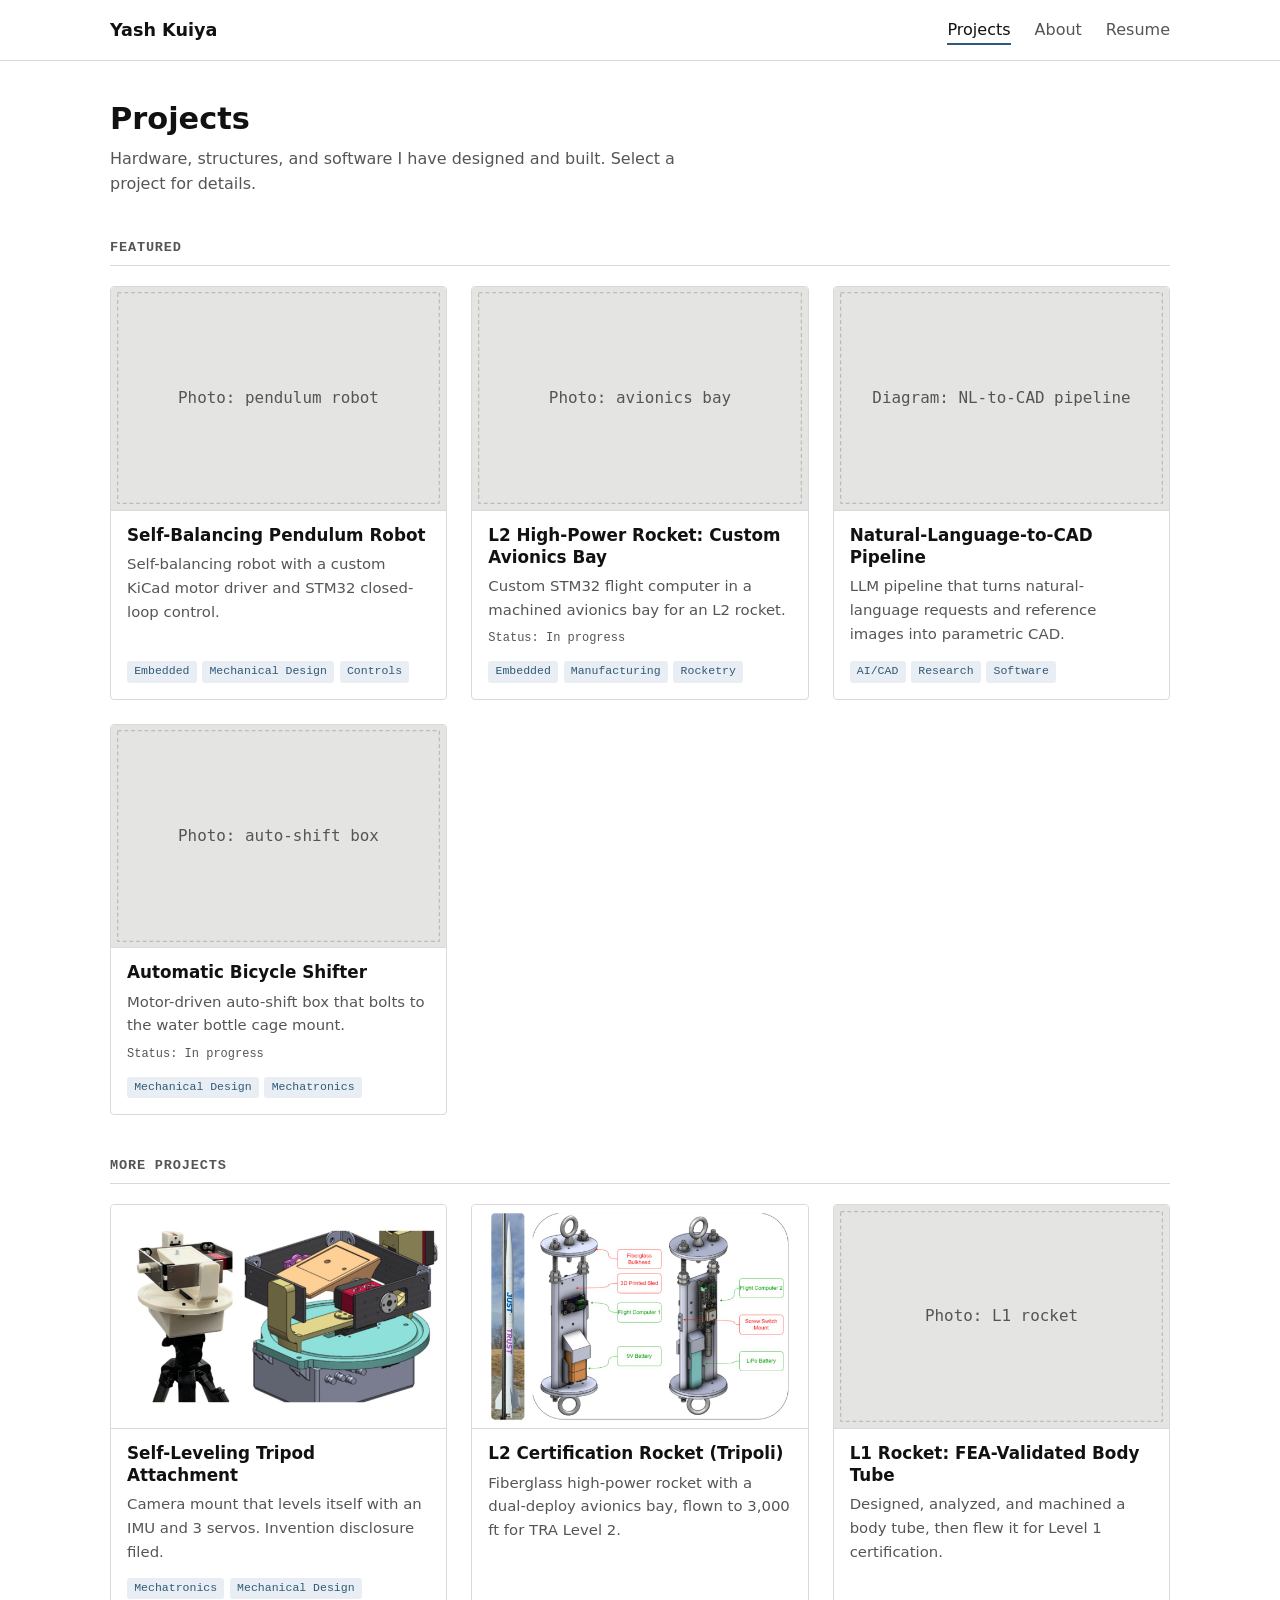
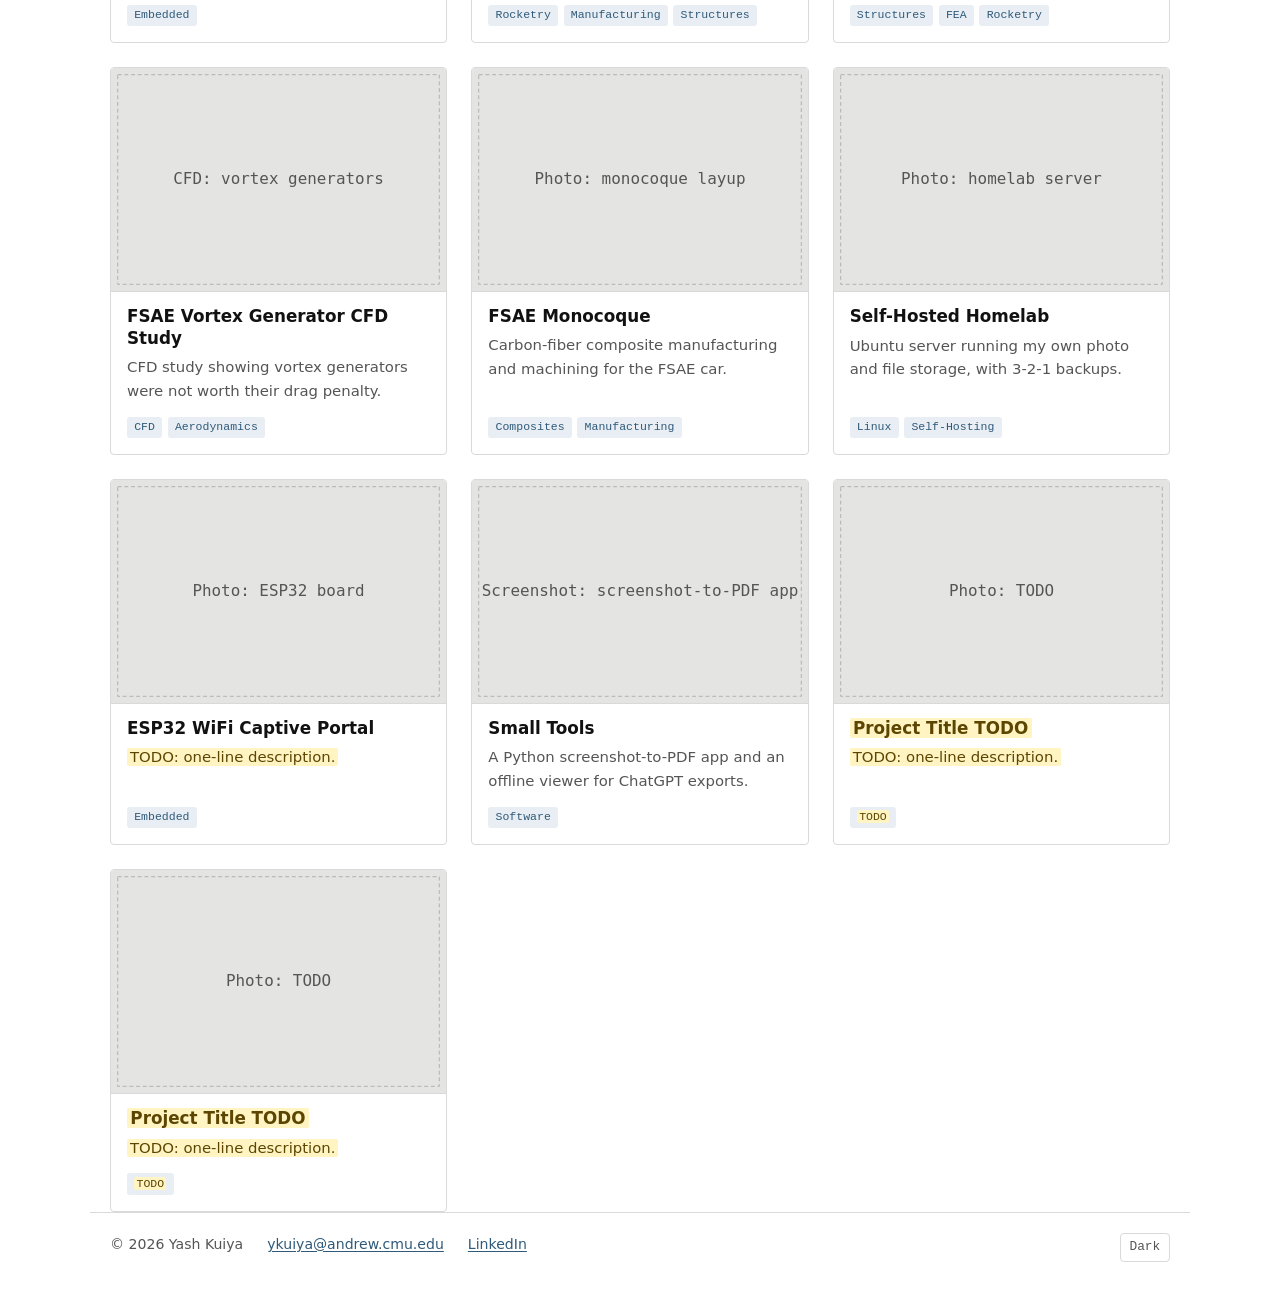
==== index.html @ 0ee5f13e "Portfolio site: projects, about, resume Plain HTML/CSS/JS site rendered from data/content.json, for " ====
<!DOCTYPE html>
<html lang="en">
<head>
  <meta charset="utf-8">
  <meta name="viewport" content="width=device-width, initial-scale=1">
  <title>Projects | Yash Kuiya</title>
  <meta name="description" content="Mechanical engineering projects by Yash Kuiya: embedded hardware, structures, manufacturing, and AI-driven CAD.">
  <script>try{var t=localStorage.getItem("theme");if(t)document.documentElement.dataset.theme=t;}catch(e){}</script>
  <link rel="stylesheet" href="style.css">
</head>
<body data-page="projects">
  <a class="skip-link" href="#main">Skip to content</a>
  <header class="site-header">
    <nav class="nav" aria-label="Main">
      <a class="nav-name" href="index.html">Yash Kuiya</a>
      <ul class="nav-tabs">
        <li><a href="index.html" aria-current="page">Projects</a></li>
        <li><a href="about.html">About</a></li>
        <li><a href="resume.html">Resume</a></li>
      </ul>
    </nav>
  </header>

  <main id="main" class="container">
    <h1 class="page-title">Projects</h1>
    <p class="page-lede">Hardware, structures, and software I have designed and built. Select a project for details.</p>

    <section aria-labelledby="featured-h">
      <h2 id="featured-h" class="section-label">Featured</h2>
      <ul class="card-grid" id="featured-grid"></ul>
    </section>

    <section aria-labelledby="more-h">
      <h2 id="more-h" class="section-label">More projects</h2>
      <ul class="card-grid" id="more-grid"></ul>
    </section>

    <div id="load-error" class="notice" hidden></div>
  </main>

  <dialog id="project-modal" class="modal" aria-labelledby="modal-title">
    <div class="modal-inner">
      <button class="modal-close" type="button" aria-label="Close project">&times;</button>
      <div id="modal-body"></div>
    </div>
  </dialog>

  <dialog id="lightbox" class="lightbox" aria-label="Enlarged image">
    <button class="modal-close" type="button" aria-label="Close image">&times;</button>
    <figure>
      <img id="lightbox-img" alt="">
      <figcaption id="lightbox-cap"></figcaption>
    </figure>
  </dialog>

  <footer class="site-footer container" id="footer"></footer>
  <script src="main.js"></script>
</body>
</html>
---- style.css ----
/* ==========================================================
   Portfolio stylesheet
   Plain, notebook-like: white page, black text, one accent.
   ========================================================== */

:root {
  --bg: #ffffff;
  --text: #111111;
  --muted: #555555;
  --rule: #d9d9d9;
  --surface: #f6f6f4;
  --accent: #2f5a7a;        /* muted steel blue, 7:1 on white */
  --accent-soft: #e8eef3;
  --todo-bg: #fff4c2;
  --todo-text: #5c4500;
  --focus: #2f5a7a;
  --backdrop: rgba(0, 0, 0, 0.55);

  --font: system-ui, -apple-system, "Segoe UI", Roboto, Helvetica, Arial, sans-serif;
  --mono: ui-monospace, SFMono-Regular, Consolas, "Liberation Mono", Menlo, monospace;
  --max: 1100px;
  --radius: 4px;
}

html[data-theme="dark"] {
  --bg: #141516;
  --text: #ececec;
  --muted: #a6a6a6;
  --rule: #34363a;
  --surface: #1d1f21;
  --accent: #8fb3d1;
  --accent-soft: #23303b;
  --todo-bg: #4a3d00;
  --todo-text: #ffe680;
  --focus: #8fb3d1;
  --backdrop: rgba(0, 0, 0, 0.75);
}

*, *::before, *::after { box-sizing: border-box; }

html { -webkit-text-size-adjust: 100%; }

body {
  margin: 0;
  background: var(--bg);
  color: var(--text);
  font-family: var(--font);
  font-size: 1rem;
  line-height: 1.6;
}

body.modal-open { overflow: hidden; }

img { max-width: 100%; height: auto; display: block; }

a { color: var(--accent); text-underline-offset: 0.15em; }
a:hover { text-decoration-thickness: 2px; }

:focus-visible {
  outline: 2px solid var(--focus);
  outline-offset: 2px;
}

.container {
  max-width: var(--max);
  margin: 0 auto;
  padding: 0 1.25rem;
}

.skip-link {
  position: absolute;
  left: -9999px;
  top: 0;
  background: var(--bg);
  padding: 0.5rem 1rem;
  z-index: 100;
}
.skip-link:focus { left: 0.5rem; top: 0.5rem; }

/* ---------- Header / nav ---------- */

.site-header {
  border-bottom: 1px solid var(--rule);
}

.nav {
  max-width: var(--max);
  margin: 0 auto;
  padding: 1rem 1.25rem;
  display: flex;
  align-items: center;
  gap: 1rem;
  flex-wrap: wrap;
}

.nav-name {
  font-weight: 700;
  font-size: 1.1rem;
  color: var(--text);
  text-decoration: none;
  margin-right: auto;
}

.nav-tabs {
  list-style: none;
  display: flex;
  gap: 1.5rem;
  margin: 0;
  padding: 0;
}

.nav-tabs a {
  color: var(--muted);
  text-decoration: none;
  padding: 0.25rem 0;
  border-bottom: 2px solid transparent;
}
.nav-tabs a:hover { color: var(--text); }
.nav-tabs a[aria-current="page"] {
  color: var(--text);
  border-bottom-color: var(--accent);
}

.theme-toggle {
  font: inherit;
  font-family: var(--mono);
  font-size: 0.8rem;
  background: none;
  color: var(--muted);
  border: 1px solid var(--rule);
  border-radius: var(--radius);
  padding: 0.2rem 0.55rem;
  cursor: pointer;
}
.theme-toggle:hover { color: var(--text); border-color: var(--muted); }

/* ---------- Page text ---------- */

main { padding-bottom: 3rem; }

.page-title {
  font-size: 1.9rem;
  line-height: 1.2;
  margin: 2.5rem 0 0.5rem;
}

.page-lede {
  color: var(--muted);
  margin: 0 0 2rem;
  max-width: 60ch;
}

.section-label {
  font-family: var(--mono);
  font-size: 0.85rem;
  font-weight: 600;
  text-transform: uppercase;
  letter-spacing: 0.06em;
  color: var(--muted);
  border-bottom: 1px solid var(--rule);
  padding-bottom: 0.4rem;
  margin: 2.5rem 0 1.25rem;
}

.hint { color: var(--muted); font-size: 0.9rem; margin: 0.5rem 0 1rem; }

.todo {
  background: var(--todo-bg);
  color: var(--todo-text);
  padding: 0 0.2em;
  border-radius: 2px;
}

.notice {
  border: 1px solid var(--rule);
  background: var(--surface);
  padding: 1rem 1.25rem;
  border-radius: var(--radius);
}
.notice code { font-family: var(--mono); }

/* ---------- Project cards ---------- */

.card-grid {
  list-style: none;
  margin: 0;
  padding: 0;
  display: grid;
  grid-template-columns: repeat(3, 1fr);
  gap: 1.5rem;
}

.card {
  display: flex;
  flex-direction: column;
  height: 100%;
  color: inherit;
  text-decoration: none;
  border: 1px solid var(--rule);
  border-radius: var(--radius);
  background: var(--bg);
  overflow: hidden;
  transition: border-color 0.15s;
}
.card:hover { border-color: var(--accent); }
.card:hover .card-title { text-decoration: underline; text-underline-offset: 0.15em; }

.card img {
  width: 100%;
  aspect-ratio: 3 / 2;
  object-fit: cover;
  background: var(--surface);
  border-bottom: 1px solid var(--rule);
}

.card-body {
  padding: 0.9rem 1rem 1rem;
  display: flex;
  flex-direction: column;
  gap: 0.4rem;
  flex: 1;
}

.card-title { font-size: 1.05rem; line-height: 1.3; margin: 0; }
.card-summary { margin: 0; color: var(--muted); font-size: 0.93rem; }
.card-status {
  font-family: var(--mono);
  font-size: 0.75rem;
  color: var(--muted);
}

.tags {
  list-style: none;
  margin: auto 0 0;
  padding: 0.4rem 0 0;
  display: flex;
  flex-wrap: wrap;
  gap: 0.35rem;
}
.tags li {
  font-family: var(--mono);
  font-size: 0.72rem;
  color: var(--accent);
  background: var(--accent-soft);
  border-radius: 3px;
  padding: 0.1rem 0.45rem;
}

/* ---------- Modal ---------- */

dialog { color: var(--text); }

.modal {
  width: min(820px, calc(100% - 2rem));
  max-height: calc(100% - 2rem);
  padding: 0;
  border: 1px solid var(--rule);
  border-radius: var(--radius);
  background: var(--bg);
}
.modal::backdrop, .lightbox::backdrop { background: var(--backdrop); }

.modal-inner { padding: 1.75rem 2rem 2rem; position: relative; }

.modal-close {
  position: absolute;
  top: 0.6rem;
  right: 0.6rem;
  width: 2.5rem;
  height: 2.5rem;
  font-size: 1.6rem;
  line-height: 1;
  background: none;
  color: var(--text);
  border: 1px solid transparent;
  border-radius: var(--radius);
  cursor: pointer;
}
.modal-close:hover { border-color: var(--rule); }

.modal h2 { font-size: 1.5rem; line-height: 1.25; margin: 0 2.5rem 0.75rem 0; }
.modal h3 {
  font-family: var(--mono);
  font-size: 0.8rem;
  text-transform: uppercase;
  letter-spacing: 0.06em;
  color: var(--muted);
  margin: 1.6rem 0 0.5rem;
}
.modal p, .modal ul { margin: 0; }
.modal ul { padding-left: 1.2rem; }
.modal li + li { margin-top: 0.25rem; }

.meta {
  display: grid;
  grid-template-columns: max-content 1fr;
  gap: 0.2rem 1rem;
  margin: 0;
  font-size: 0.93rem;
}
.meta dt { font-family: var(--mono); font-size: 0.8rem; color: var(--muted); padding-top: 0.15rem; }
.meta dd { margin: 0; }

.gallery {
  display: grid;
  grid-template-columns: repeat(auto-fill, minmax(150px, 1fr));
  gap: 0.75rem;
}
.gallery button {
  padding: 0;
  border: 1px solid var(--rule);
  border-radius: var(--radius);
  background: var(--surface);
  cursor: zoom-in;
  overflow: hidden;
}
.gallery button:hover { border-color: var(--accent); }
.gallery img { width: 100%; aspect-ratio: 3 / 2; object-fit: contain; background: #fff; }

.links { list-style: none; padding: 0 !important; display: flex; flex-wrap: wrap; gap: 0.5rem 1.25rem; }

/* ---------- Lightbox ---------- */

.lightbox {
  padding: 0;
  border: 0;
  background: transparent;
  max-width: calc(100% - 2rem);
  max-height: calc(100% - 2rem);
  overflow: visible;
}
.lightbox figure { margin: 0; }
.lightbox img {
  width: min(1100px, calc(100vw - 2rem));
  max-width: none;
  height: auto;
  max-height: calc(100vh - 6rem);
  object-fit: contain;
  border-radius: var(--radius);
}
.lightbox figcaption { color: #fff; font-size: 0.9rem; margin-top: 0.5rem; text-align: center; }
.lightbox .modal-close {
  top: -0.25rem;
  right: -0.25rem;
  background: var(--bg);
  border-color: var(--rule);
  z-index: 1;
}

/* ---------- About: bio ---------- */

.bio {
  display: grid;
  grid-template-columns: 180px 1fr;
  gap: 2rem;
  align-items: start;
  margin-top: 1rem;
}
.bio-photo {
  width: 180px;
  aspect-ratio: 1;
  object-fit: cover;
  border: 1px solid var(--rule);
  border-radius: var(--radius);
  background: var(--surface);
}
.bio p { margin: 0 0 0.8rem; max-width: 65ch; }

/* ---------- About: timeline ---------- */

.filters { display: inline-flex; border: 1px solid var(--rule); border-radius: var(--radius); overflow: hidden; }
.filters button {
  font: inherit;
  font-size: 0.9rem;
  background: var(--bg);
  color: var(--muted);
  border: 0;
  border-right: 1px solid var(--rule);
  padding: 0.35rem 0.9rem;
  cursor: pointer;
}
.filters button:last-child { border-right: 0; }
.filters button:hover { color: var(--text); }
.filters button[aria-pressed="true"] { background: var(--accent); color: var(--bg); }

.timeline {
  list-style: none;
  margin: 0;
  padding: 0 0 0 1.5rem;
  position: relative;
}
.timeline::before {
  content: "";
  position: absolute;
  left: 0.4rem;
  top: 0.5rem;
  bottom: 0.5rem;
  width: 2px;
  background: var(--rule);
}

.tl-item { position: relative; margin-bottom: 0.5rem; }
.tl-item[hidden] { display: none; }

.tl-item::before {
  content: "";
  position: absolute;
  left: -1.5rem;
  top: 1.15rem;
  width: 0.8rem;
  height: 0.8rem;
  margin-left: 0.05rem;
  border-radius: 50%;
  border: 2px solid var(--accent);
  background: var(--accent);
}
.tl-item[data-type="education"]::before { background: var(--bg); }

.tl-head {
  width: 100%;
  text-align: left;
  font: inherit;
  color: inherit;
  background: none;
  border: 1px solid transparent;
  border-radius: var(--radius);
  padding: 0.75rem 2.5rem 0.75rem 0.75rem;
  cursor: pointer;
  position: relative;
  display: grid;
  gap: 0.1rem;
}
.tl-head:hover { border-color: var(--rule); background: var(--surface); }
.tl-head::after {
  content: "+";
  position: absolute;
  right: 0.9rem;
  top: 0.7rem;
  font-family: var(--mono);
  font-size: 1.1rem;
  color: var(--muted);
}
.tl-head[aria-expanded="true"]::after { content: "\2212"; }

.tl-top { display: flex; flex-wrap: wrap; gap: 0.25rem 0.75rem; align-items: baseline; }
.tl-dates { font-family: var(--mono); font-size: 0.82rem; color: var(--muted); }
.tl-type {
  font-family: var(--mono);
  font-size: 0.7rem;
  text-transform: uppercase;
  letter-spacing: 0.05em;
  color: var(--accent);
}
.tl-org { font-weight: 650; font-size: 1.02rem; }
.tl-role { }
.tl-loc { color: var(--muted); font-size: 0.9rem; }

.tl-body { padding: 0 0.75rem 0.75rem; }
.tl-body ul { margin: 0.25rem 0 0; padding-left: 1.2rem; }
.tl-body li + li { margin-top: 0.25rem; }

/* ---------- About: skills, contact ---------- */

.skills {
  display: grid;
  grid-template-columns: repeat(5, 1fr);
  gap: 1.5rem;
}
.skills h3 { font-size: 0.95rem; margin: 0 0 0.4rem; }
.skills ul { margin: 0; padding-left: 1.1rem; }

/* Activities */
.activities { list-style: none; padding: 0; margin: 0; display: grid; gap: 0.4rem; }
.act-dates { font-family: var(--mono); font-size: 0.8rem; color: var(--muted); display: inline-block; min-width: 10.5rem; }

.contact { list-style: none; padding: 0; margin: 0; display: grid; gap: 0.4rem; }
.contact li > span:first-child { font-family: var(--mono); font-size: 0.8rem; color: var(--muted); display: inline-block; width: 5.5rem; }

/* ---------- Resume ---------- */

.resume-head {
  display: flex;
  align-items: flex-end;
  justify-content: space-between;
  gap: 1rem;
  flex-wrap: wrap;
  margin-bottom: 1.25rem;
}
.resume-head .page-title { margin-bottom: 0; }

.button {
  display: inline-block;
  background: var(--accent);
  color: var(--bg);
  text-decoration: none;
  padding: 0.5rem 1rem;
  border-radius: var(--radius);
  font-weight: 600;
}
.button:hover { filter: brightness(1.1); }

.pdf-frame {
  display: block;
  width: 100%;
  height: 85vh;
  min-height: 500px;
  border: 1px solid var(--rule);
  border-radius: var(--radius);
}

/* ---------- Footer ---------- */

.site-footer {
  border-top: 1px solid var(--rule);
  padding-top: 1.25rem;
  padding-bottom: 2rem;
  color: var(--muted);
  font-size: 0.88rem;
  display: flex;
  flex-wrap: wrap;
  gap: 0.5rem 1.5rem;
}

.site-footer .theme-toggle { margin-left: auto; }

/* ---------- Responsive ---------- */

@media (max-width: 900px) {
  .skills { grid-template-columns: repeat(3, 1fr); }
  .card-grid { grid-template-columns: repeat(2, 1fr); }
}

@media (max-width: 600px) {
  .card-grid { grid-template-columns: 1fr; }
  .nav { gap: 0.5rem 1rem; }
  .nav-tabs { gap: 1rem; }
  .page-title { font-size: 1.6rem; margin-top: 1.75rem; }
  .modal { width: 100%; max-width: 100%; max-height: 100%; height: 100%; border-radius: 0; margin: 0; }
  .modal-inner { padding: 1.25rem 1.1rem 2rem; }
  .bio { grid-template-columns: 1fr; gap: 1rem; }
  .bio-photo { width: 140px; }
  .skills { grid-template-columns: 1fr 1fr; }
  .meta { grid-template-columns: 1fr; gap: 0; }
  .meta dd { margin-bottom: 0.4rem; }
}

@media (prefers-reduced-motion: reduce) {
  * { transition: none !important; }
}
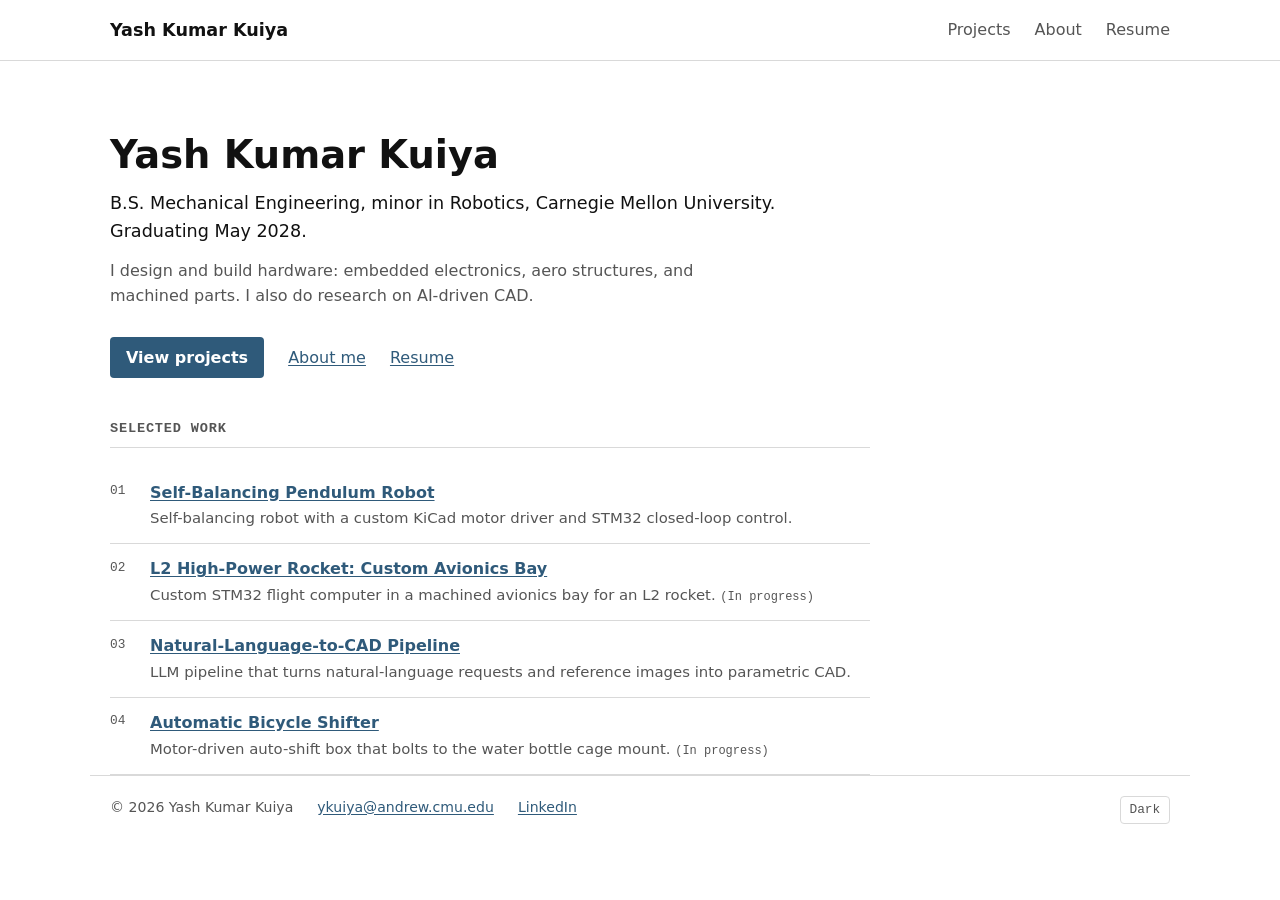
==== commit c2454f0c: "Add landing page, move projects to projects.html, use full name - index.html is now a minimal landin" ====
--- a/index.html
+++ b/index.html
@@ -3,56 +3,49 @@
 <head>
   <meta charset="utf-8">
   <meta name="viewport" content="width=device-width, initial-scale=1">
-  <title>Projects | Yash Kuiya</title>
-  <meta name="description" content="Mechanical engineering projects by Yash Kuiya: embedded hardware, structures, manufacturing, and AI-driven CAD.">
-  <script>try{var t=localStorage.getItem("theme");if(t)document.documentElement.dataset.theme=t;}catch(e){}</script>
+  <title>Yash Kumar Kuiya | Mechanical Engineering</title>
+  <meta name="description" content="Yash Kumar Kuiya: mechanical engineering student at Carnegie Mellon. Embedded hardware, aero structures, manufacturing, and AI-driven CAD.">
+  <script>
+    // Old links like /#pendulum-robot now live on the Projects page.
+    function toProjects() { if (location.hash.length > 1) location.replace("projects.html" + location.hash); }
+    toProjects();
+    window.addEventListener("hashchange", toProjects);
+    try{var t=localStorage.getItem("theme");if(t)document.documentElement.dataset.theme=t;}catch(e){}
+  </script>
   <link rel="stylesheet" href="style.css">
 </head>
-<body data-page="projects">
+<body data-page="home">
   <a class="skip-link" href="#main">Skip to content</a>
   <header class="site-header">
     <nav class="nav" aria-label="Main">
-      <a class="nav-name" href="index.html">Yash Kuiya</a>
+      <a class="nav-name" href="index.html" aria-current="page">Yash Kumar Kuiya</a>
       <ul class="nav-tabs">
-        <li><a href="index.html" aria-current="page">Projects</a></li>
+        <li><a href="projects.html">Projects</a></li>
         <li><a href="about.html">About</a></li>
         <li><a href="resume.html">Resume</a></li>
       </ul>
     </nav>
   </header>
 
-  <main id="main" class="container">
-    <h1 class="page-title">Projects</h1>
-    <p class="page-lede">Hardware, structures, and software I have designed and built. Select a project for details.</p>
+  <main id="main" class="container home">
+    <h1 class="home-name" id="home-name">Yash Kumar Kuiya</h1>
+    <p class="home-headline" id="home-headline"></p>
+    <p class="home-intro" id="home-intro"></p>
 
-    <section aria-labelledby="featured-h">
-      <h2 id="featured-h" class="section-label">Featured</h2>
-      <ul class="card-grid" id="featured-grid"></ul>
-    </section>
+    <ul class="home-links">
+      <li><a class="button" href="projects.html">View projects</a></li>
+      <li><a href="about.html">About me</a></li>
+      <li><a href="resume.html">Resume</a></li>
+    </ul>
 
-    <section aria-labelledby="more-h">
-      <h2 id="more-h" class="section-label">More projects</h2>
-      <ul class="card-grid" id="more-grid"></ul>
+    <section aria-labelledby="selected-h">
+      <h2 id="selected-h" class="section-label">Selected work</h2>
+      <ol class="selected" id="selected"></ol>
     </section>
 
     <div id="load-error" class="notice" hidden></div>
   </main>
 
-  <dialog id="project-modal" class="modal" aria-labelledby="modal-title">
-    <div class="modal-inner">
-      <button class="modal-close" type="button" aria-label="Close project">&times;</button>
-      <div id="modal-body"></div>
-    </div>
-  </dialog>
-
-  <dialog id="lightbox" class="lightbox" aria-label="Enlarged image">
-    <button class="modal-close" type="button" aria-label="Close image">&times;</button>
-    <figure>
-      <img id="lightbox-img" alt="">
-      <figcaption id="lightbox-cap"></figcaption>
-    </figure>
-  </dialog>
-
   <footer class="site-footer container" id="footer"></footer>
   <script src="main.js"></script>
 </body>
--- a/style.css
+++ b/style.css
@@ -179,6 +179,24 @@
 }
 .notice code { font-family: var(--mono); }
 
+/* ---------- Home ---------- */
+
+.home > * { max-width: 760px; }
+.home-name { font-size: 2.4rem; line-height: 1.15; margin: 4.5rem 0 0.75rem; }
+.home-headline { font-size: 1.1rem; margin: 0 0 0.75rem; }
+.home-intro { color: var(--muted); margin: 0 0 1.75rem; max-width: 60ch; }
+.home-links { list-style: none; padding: 0; margin: 0; display: flex; flex-wrap: wrap; align-items: center; gap: 0.75rem 1.5rem; }
+
+.selected { list-style: none; padding: 0; margin: 0; counter-reset: sel; }
+.selected li { counter-increment: sel; padding: 0.75rem 0 0.75rem 2.5rem; border-bottom: 1px solid var(--rule); position: relative; }
+.selected li::before {
+  content: counter(sel, decimal-leading-zero);
+  position: absolute; left: 0; top: 0.85rem;
+  font-family: var(--mono); font-size: 0.8rem; color: var(--muted);
+}
+.selected a { font-weight: 600; }
+.selected p { margin: 0.15rem 0 0; color: var(--muted); font-size: 0.93rem; }
+
 /* ---------- Project cards ---------- */
 
 .card-grid {
@@ -535,6 +553,7 @@
   .nav { gap: 0.5rem 1rem; }
   .nav-tabs { gap: 1rem; }
   .page-title { font-size: 1.6rem; margin-top: 1.75rem; }
+  .home-name { font-size: 1.9rem; margin-top: 2.5rem; }
   .modal { width: 100%; max-width: 100%; max-height: 100%; height: 100%; border-radius: 0; margin: 0; }
   .modal-inner { padding: 1.25rem 1.1rem 2rem; }
   .bio { grid-template-columns: 1fr; gap: 1rem; }
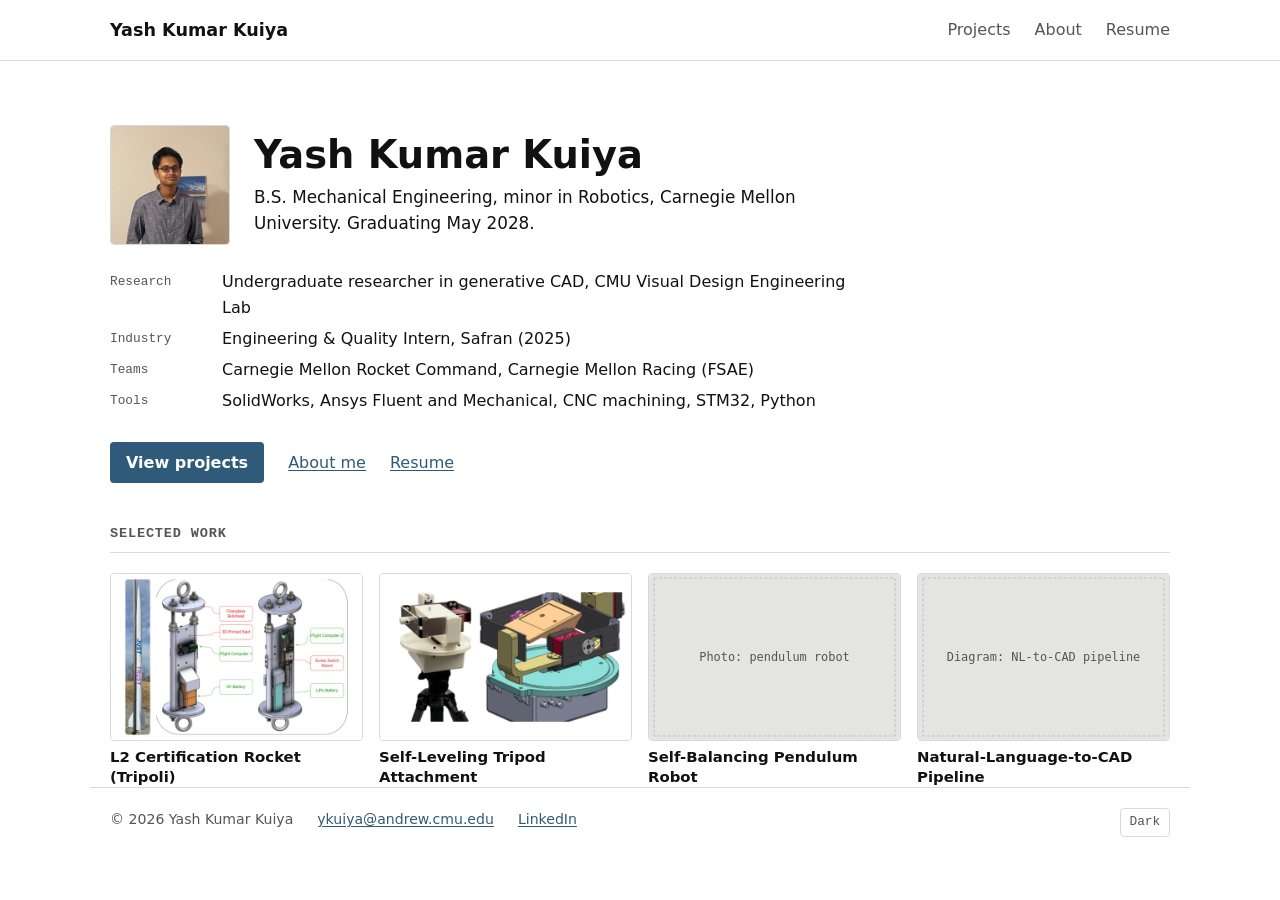
==== commit 9b16f54a: "Landing page: photo header, key facts, project image strip Co-Authored-By: Claude Opus 5.5 <noreply@" ====
--- a/index.html
+++ b/index.html
@@ -28,9 +28,15 @@
   </header>
 
   <main id="main" class="container home">
-    <h1 class="home-name" id="home-name">Yash Kumar Kuiya</h1>
-    <p class="home-headline" id="home-headline"></p>
-    <p class="home-intro" id="home-intro"></p>
+    <div class="home-head">
+      <img class="home-photo" id="home-photo" alt="" width="600" height="600">
+      <div>
+        <h1 class="home-name" id="home-name">Yash Kumar Kuiya</h1>
+        <p class="home-headline" id="home-headline"></p>
+      </div>
+    </div>
+
+    <dl class="home-facts" id="home-facts"></dl>
 
     <ul class="home-links">
       <li><a class="button" href="projects.html">View projects</a></li>
@@ -40,7 +46,7 @@
 
     <section aria-labelledby="selected-h">
       <h2 id="selected-h" class="section-label">Selected work</h2>
-      <ol class="selected" id="selected"></ol>
+      <ul class="strip" id="strip"></ul>
     </section>
 
     <div id="load-error" class="notice" hidden></div>
--- a/style.css
+++ b/style.css
@@ -181,21 +181,33 @@
 
 /* ---------- Home ---------- */
 
-.home > * { max-width: 760px; }
-.home-name { font-size: 2.4rem; line-height: 1.15; margin: 4.5rem 0 0.75rem; }
-.home-headline { font-size: 1.1rem; margin: 0 0 0.75rem; }
-.home-intro { color: var(--muted); margin: 0 0 1.75rem; max-width: 60ch; }
+.home > *:not(section) { max-width: 760px; }
+
+.home-head { display: flex; align-items: center; gap: 1.5rem; margin: 4rem 0 1.5rem; }
+.home-photo {
+  width: 120px; height: 120px; flex: none;
+  object-fit: cover; border-radius: var(--radius);
+  border: 1px solid var(--rule); background: var(--surface);
+}
+.home-name { font-size: 2.4rem; line-height: 1.15; margin: 0 0 0.4rem; }
+.home-headline { font-size: 1.05rem; margin: 0; }
+
+.home-facts { margin: 0 0 1.75rem; display: grid; gap: 0.35rem; }
+.home-facts div { display: grid; grid-template-columns: 6rem 1fr; gap: 1rem; }
+.home-facts dt { font-family: var(--mono); font-size: 0.8rem; color: var(--muted); padding-top: 0.2rem; }
+.home-facts dd { margin: 0; }
+
 .home-links { list-style: none; padding: 0; margin: 0; display: flex; flex-wrap: wrap; align-items: center; gap: 0.75rem 1.5rem; }
 
-.selected { list-style: none; padding: 0; margin: 0; counter-reset: sel; }
-.selected li { counter-increment: sel; padding: 0.75rem 0 0.75rem 2.5rem; border-bottom: 1px solid var(--rule); position: relative; }
-.selected li::before {
-  content: counter(sel, decimal-leading-zero);
-  position: absolute; left: 0; top: 0.85rem;
-  font-family: var(--mono); font-size: 0.8rem; color: var(--muted);
-}
-.selected a { font-weight: 600; }
-.selected p { margin: 0.15rem 0 0; color: var(--muted); font-size: 0.93rem; }
+.strip { list-style: none; padding: 0; margin: 0; display: grid; grid-template-columns: repeat(4, 1fr); gap: 1rem; }
+.strip a { display: block; color: var(--text); text-decoration: none; }
+.strip img {
+  width: 100%; aspect-ratio: 3 / 2; object-fit: cover;
+  border: 1px solid var(--rule); border-radius: var(--radius); background: var(--surface);
+}
+.strip span { display: block; margin-top: 0.45rem; font-size: 0.93rem; font-weight: 600; line-height: 1.3; }
+.strip a:hover img { border-color: var(--accent); }
+.strip a:hover span { text-decoration: underline; text-underline-offset: 0.15em; }
 
 /* ---------- Project cards ---------- */
 
@@ -544,6 +556,7 @@
 /* ---------- Responsive ---------- */
 
 @media (max-width: 900px) {
+  .strip { grid-template-columns: repeat(2, 1fr); }
   .skills { grid-template-columns: repeat(3, 1fr); }
   .card-grid { grid-template-columns: repeat(2, 1fr); }
 }
@@ -553,7 +566,11 @@
   .nav { gap: 0.5rem 1rem; }
   .nav-tabs { gap: 1rem; }
   .page-title { font-size: 1.6rem; margin-top: 1.75rem; }
-  .home-name { font-size: 1.9rem; margin-top: 2.5rem; }
+  .home-head { gap: 1rem; margin-top: 2rem; }
+  .home-photo { width: 84px; height: 84px; }
+  .home-name { font-size: 1.7rem; }
+  .home-facts div { grid-template-columns: 1fr; gap: 0; }
+  .strip { grid-template-columns: repeat(2, 1fr); }
   .modal { width: 100%; max-width: 100%; max-height: 100%; height: 100%; border-radius: 0; margin: 0; }
   .modal-inner { padding: 1.25rem 1.1rem 2rem; }
   .bio { grid-template-columns: 1fr; gap: 1rem; }
